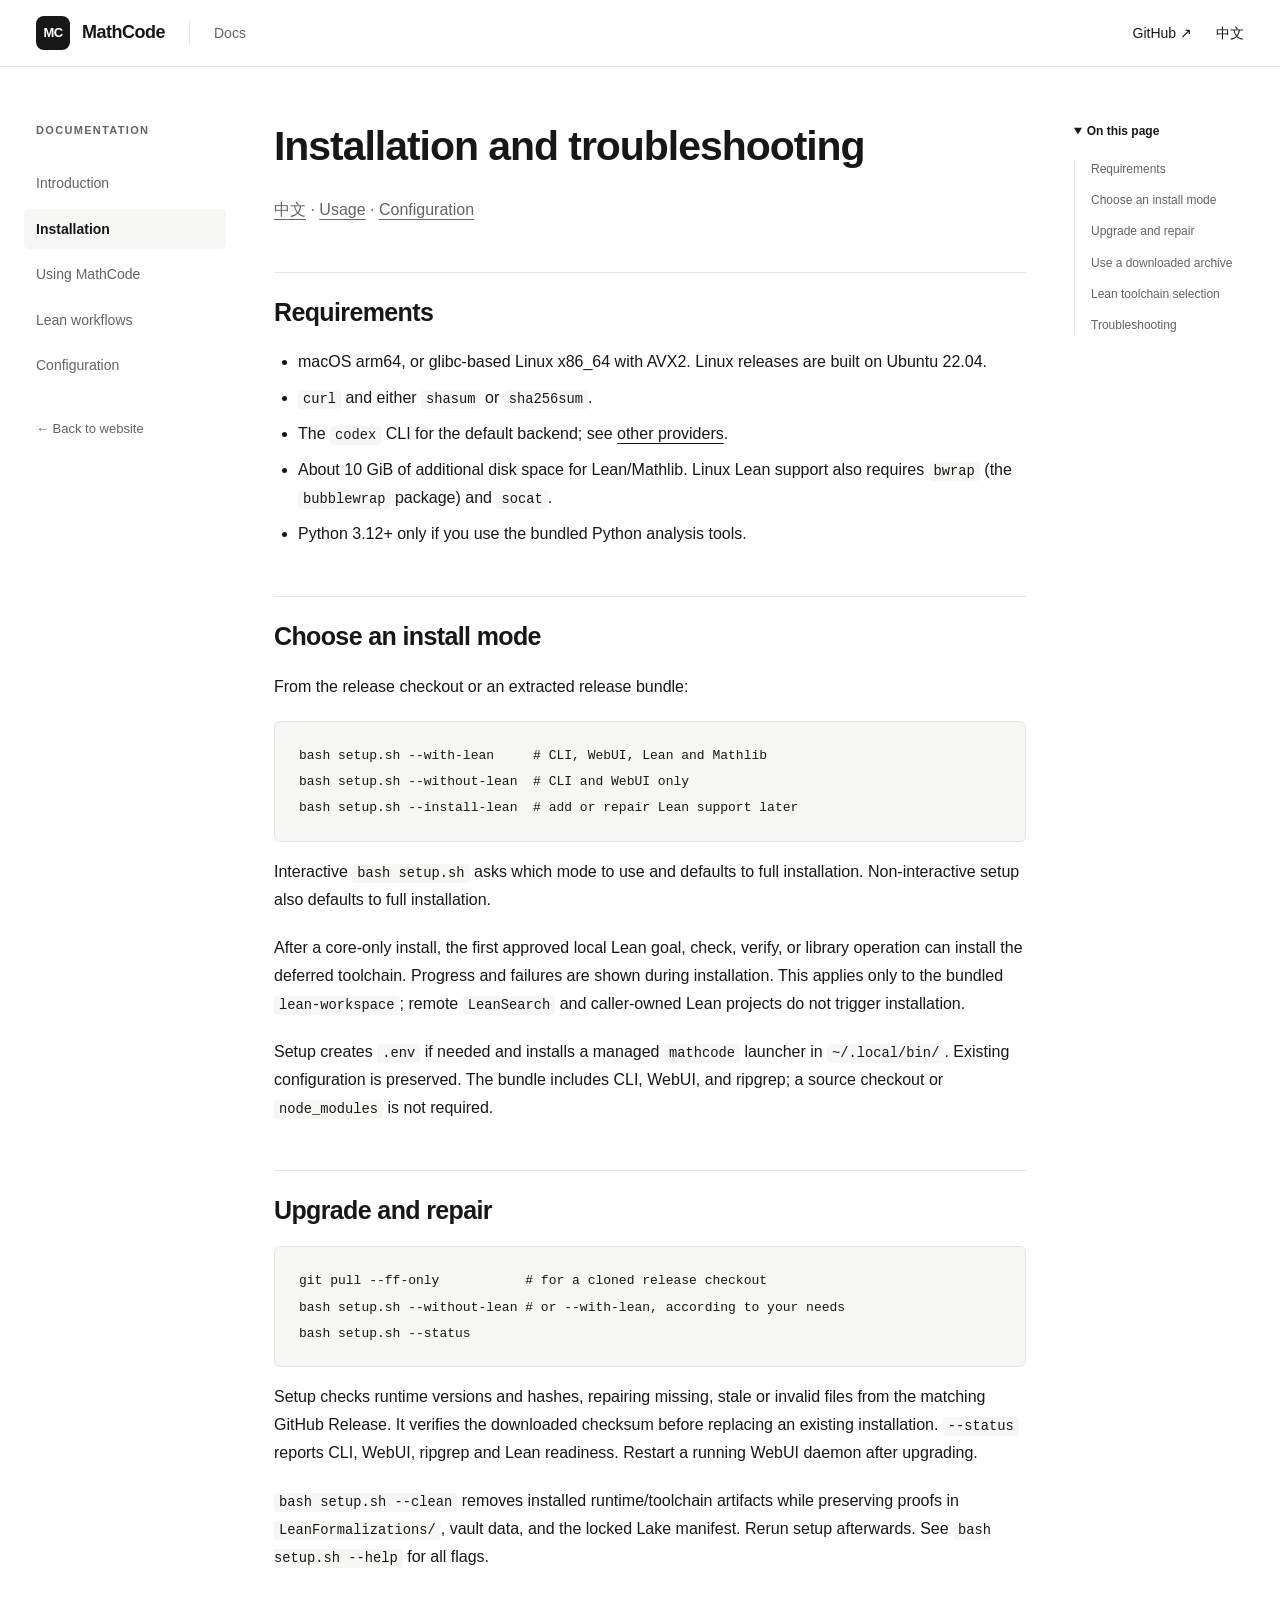
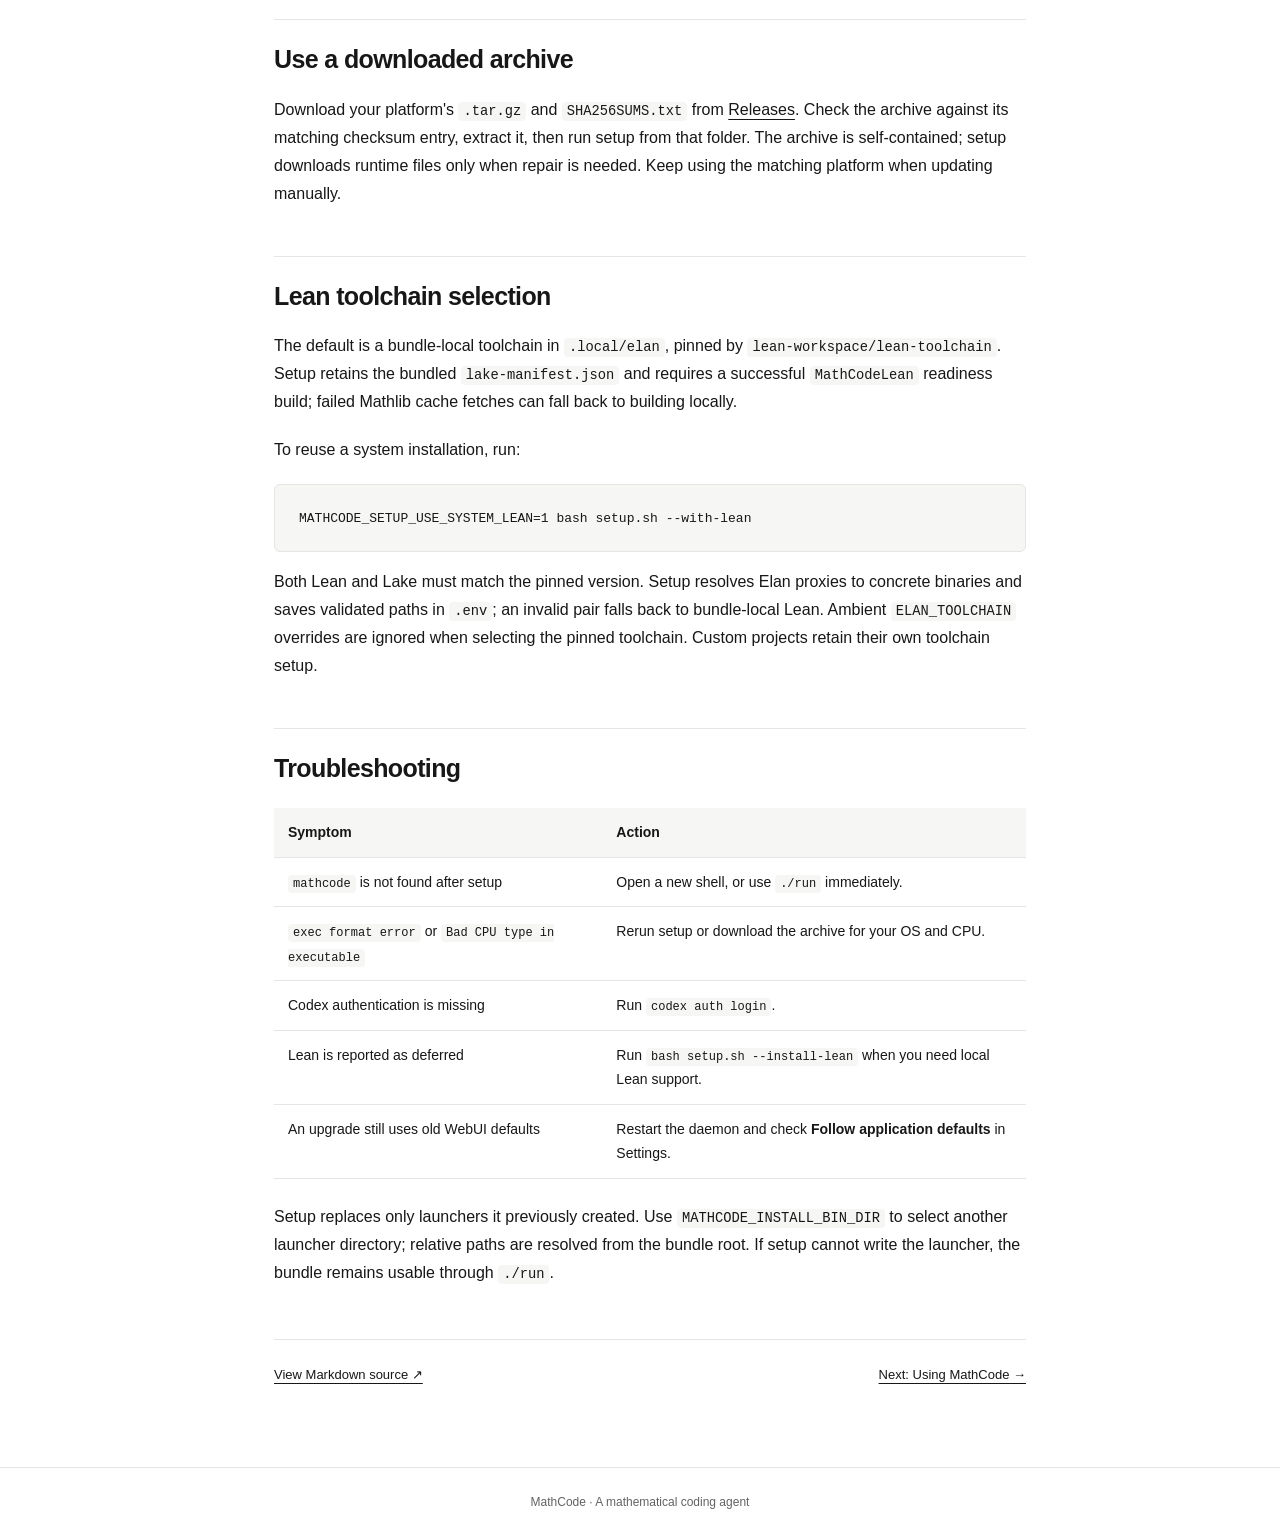
==== docs/release/installation.html @ 95669d22 "Add detailed bilingual documentation to the website" ====
<!doctype html>
<html lang="en"><head><meta charset="utf-8"><meta name="viewport" content="width=device-width, initial-scale=1">
<title>Installation — MathCode</title><meta name="description" content="Requirements, install modes, upgrades and troubleshooting.">
<link rel="canonical" href="https://math-ai-org.github.io/mathcode/docs/release/installation.html"><link rel="stylesheet" href="../site.css"></head>
<body><a class="skip" href="#content">Skip to content</a>
<header class="site-header"><a class="brand" href="../../index.html"><span class="monogram">MC</span> MathCode</a><span class="header-label">Docs</span><nav aria-label="Site navigation"><a href="https://github.com/math-ai-org/mathcode">GitHub ↗</a><a href="installation.ZH.html" lang="zh-CN" hreflang="zh-CN">中文</a></nav></header>
<div class="layout"><aside class="sidebar"><nav aria-label="Documentation navigation"><p class="eyebrow">Documentation</p><a href="../index.html">Introduction</a><a href="installation.html" aria-current="page">Installation</a><a href="usage.html">Using MathCode</a><a href="lean.html">Lean workflows</a><a href="configuration.html">Configuration</a></nav><a class="back" href="../../index.html">← Back to website</a></aside>
<main id="content" tabindex="-1"><h1 id="installation-and-troubleshooting">Installation and troubleshooting</h1>
<p><a href="installation.ZH.html">中文</a> · <a href="usage.html">Usage</a> · <a href="configuration.html">Configuration</a></p>
<h2 id="requirements">Requirements</h2>
<ul>
<li>macOS arm64, or glibc-based Linux x86_64 with AVX2. Linux releases are built on Ubuntu 22.04.</li>
<li><code>curl</code> and either <code>shasum</code> or <code>sha256sum</code>.</li>
<li>The <code>codex</code> CLI for the default backend; see <a href="configuration.html">other providers</a>.</li>
<li>About 10 GiB of additional disk space for Lean/Mathlib. Linux Lean support also requires <code>bwrap</code> (the <code>bubblewrap</code> package) and <code>socat</code>.</li>
<li>Python 3.12+ only if you use the bundled Python analysis tools.</li>
</ul>
<h2 id="choose-an-install-mode">Choose an install mode</h2>
<p>From the release checkout or an extracted release bundle:</p>
<pre tabindex="0"><code class="language-bash">bash setup.sh --with-lean     # CLI, WebUI, Lean and Mathlib
bash setup.sh --without-lean  # CLI and WebUI only
bash setup.sh --install-lean  # add or repair Lean support later
</code></pre>
<p>Interactive <code>bash setup.sh</code> asks which mode to use and defaults to full installation.
Non-interactive setup also defaults to full installation.</p>
<p>After a core-only install, the first approved local Lean goal, check, verify, or
library operation can install the deferred toolchain. Progress and failures are
shown during installation. This applies only to the bundled <code>lean-workspace</code>;
remote <code>LeanSearch</code> and caller-owned Lean projects do not trigger installation.</p>
<p>Setup creates <code>.env</code> if needed and installs a managed <code>mathcode</code> launcher in
<code>~/.local/bin/</code>. Existing configuration is preserved. The bundle includes CLI,
WebUI, and ripgrep; a source checkout or <code>node_modules</code> is not required.</p>
<h2 id="upgrade-and-repair">Upgrade and repair</h2>
<pre tabindex="0"><code class="language-bash">git pull --ff-only           # for a cloned release checkout
bash setup.sh --without-lean # or --with-lean, according to your needs
bash setup.sh --status
</code></pre>
<p>Setup checks runtime versions and hashes, repairing missing, stale or invalid
files from the matching GitHub Release. It verifies the downloaded checksum
before replacing an existing installation. <code>--status</code> reports CLI, WebUI,
ripgrep and Lean readiness. Restart a running WebUI daemon after upgrading.</p>
<p><code>bash setup.sh --clean</code> removes installed runtime/toolchain artifacts while
preserving proofs in <code>LeanFormalizations/</code>, vault data, and the locked Lake
manifest. Rerun setup afterwards. See <code>bash setup.sh --help</code> for all flags.</p>
<h2 id="use-a-downloaded-archive">Use a downloaded archive</h2>
<p>Download your platform&#39;s <code>.tar.gz</code> and <code>SHA256SUMS.txt</code> from
<a href="https://github.com/math-ai-org/mathcode/releases">Releases</a>. Check the archive
against its matching checksum entry, extract it, then run setup from that folder.
The archive is self-contained; setup downloads runtime files only when repair
is needed. Keep using the matching platform when updating manually.</p>
<h2 id="lean-toolchain-selection">Lean toolchain selection</h2>
<p>The default is a bundle-local toolchain in <code>.local/elan</code>, pinned by
<code>lean-workspace/lean-toolchain</code>. Setup retains the bundled <code>lake-manifest.json</code>
and requires a successful <code>MathCodeLean</code> readiness build; failed Mathlib cache
fetches can fall back to building locally.</p>
<p>To reuse a system installation, run:</p>
<pre tabindex="0"><code class="language-bash">MATHCODE_SETUP_USE_SYSTEM_LEAN=1 bash setup.sh --with-lean
</code></pre>
<p>Both Lean and Lake must match the pinned version. Setup resolves Elan proxies
to concrete binaries and saves validated paths in <code>.env</code>; an invalid pair falls
back to bundle-local Lean. Ambient <code>ELAN_TOOLCHAIN</code> overrides are ignored when
selecting the pinned toolchain. Custom projects retain their own toolchain setup.</p>
<h2 id="troubleshooting">Troubleshooting</h2>
<div class="table-scroll" tabindex="0"><table>
<thead>
<tr>
<th>Symptom</th>
<th>Action</th>
</tr>
</thead>
<tbody><tr>
<td><code>mathcode</code> is not found after setup</td>
<td>Open a new shell, or use <code>./run</code> immediately.</td>
</tr>
<tr>
<td><code>exec format error</code> or <code>Bad CPU type in executable</code></td>
<td>Rerun setup or download the archive for your OS and CPU.</td>
</tr>
<tr>
<td>Codex authentication is missing</td>
<td>Run <code>codex auth login</code>.</td>
</tr>
<tr>
<td>Lean is reported as deferred</td>
<td>Run <code>bash setup.sh --install-lean</code> when you need local Lean support.</td>
</tr>
<tr>
<td>An upgrade still uses old WebUI defaults</td>
<td>Restart the daemon and check <strong>Follow application defaults</strong> in Settings.</td>
</tr>
</tbody></table>
</div><p>Setup replaces only launchers it previously created. Use <code>MATHCODE_INSTALL_BIN_DIR</code>
to select another launcher directory; relative paths are resolved from the bundle
root. If setup cannot write the launcher, the bundle remains usable through <code>./run</code>.</p>
<footer class="article-footer"><a href="installation.md">View Markdown source ↗</a><a href="usage.html">Next: Using MathCode →</a></footer></main><aside class="toc"><details open><summary>On this page</summary><nav aria-label="On this page"><a href="#requirements">Requirements</a><a href="#choose-an-install-mode">Choose an install mode</a><a href="#upgrade-and-repair">Upgrade and repair</a><a href="#use-a-downloaded-archive">Use a downloaded archive</a><a href="#lean-toolchain-selection">Lean toolchain selection</a><a href="#troubleshooting">Troubleshooting</a></nav></details></aside></div>
<footer class="site-footer">MathCode · A mathematical coding agent</footer></body></html>
---- docs/site.css ----
:root { color-scheme: light; --ink: #171717; --muted: #636363; --line: #e5e5e3; --soft: #f6f6f4; }
* { box-sizing: border-box; }
html { scroll-padding-top: 100px; }
body { margin: 0; color: var(--ink); background: #fff; font: 16px/1.75 -apple-system, BlinkMacSystemFont, "Segoe UI", sans-serif; }
a { color: inherit; text-underline-offset: 4px; }
a:hover { color: #555; }
a:focus-visible, summary:focus-visible, pre:focus-visible, .table-scroll:focus-visible { outline: 2px solid #315eaa; outline-offset: 4px; }
.skip { position: fixed; top: -80px; left: 16px; z-index: 10; padding: 12px 20px; background: #fff; }
.skip:focus { top: 8px; }
.site-header { position: sticky; top: 0; z-index: 5; display: flex; align-items: center; gap: 24px; padding: 16px 36px; border-bottom: 1px solid var(--line); background: #fff; }
.brand { display: flex; align-items: center; gap: 12px; font-size: 18px; font-weight: 650; letter-spacing: -.5px; text-decoration: none; }
.monogram { display: grid; place-items: center; width: 34px; height: 34px; background: var(--ink); color: #fff; border-radius: 8px; font-size: 13px; letter-spacing: -.5px; }
.header-label { color: var(--muted); padding-left: 24px; border-left: 1px solid var(--line); font-size: 14px; }
.site-header nav { display: flex; gap: 24px; margin-left: auto; font-size: 14px; }
.site-header nav a { text-decoration: none; }
.layout { display: grid; grid-template-columns: 190px minmax(0, 760px) 170px; gap: 48px; max-width: 1320px; padding: 54px 36px 80px; margin: auto; }
.layout.overview { grid-template-columns: 190px minmax(0, 930px); }
.sidebar, .toc { position: sticky; top: 110px; align-self: start; font-size: 14px; }
.sidebar nav { display: grid; gap: 5px; }
.sidebar nav > a { display: block; padding: 8px 12px; margin-left: -12px; text-decoration: none; color: var(--muted); border-radius: 5px; }
.sidebar nav > a:hover { background: var(--soft); color: var(--ink); }
.sidebar a[aria-current] { color: var(--ink); background: var(--soft); font-weight: 600; }
.eyebrow { margin: 0 0 18px; color: var(--muted); font-size: 11px; letter-spacing: .12em; font-weight: 600; text-transform: uppercase; }
.back { display: block; margin-top: 32px; font-size: 13px; color: var(--muted); text-decoration: none; }
h1, h2, h3 { line-height: 1.25; letter-spacing: -.025em; }
h1 { font-size: clamp(30px, 3.2vw, 44px); font-weight: 650; margin: 0 0 24px; }
h2 { margin: 48px 0 20px; font-size: 25px; font-weight: 600; padding-top: 24px; border-top: 1px solid var(--line); }
h3 { font-size: 20px; margin-top: 32px; }
p { margin: 0 0 20px; }
ul, ol { padding-left: 24px; }
li { margin: 8px 0; }
main { min-width: 0; overflow-wrap: anywhere; }
main > p:first-of-type:not(.eyebrow) { color: var(--muted); }
.lead { font-size: 20px; line-height: 1.6; color: var(--muted); max-width: 690px; }
code { padding: 2px 5px; border-radius: 4px; background: var(--soft); font: .86em/1.6 ui-monospace, SFMono-Regular, Consolas, monospace; }
pre { max-width: 100%; padding: 20px 24px; overflow-x: auto; border: 1px solid var(--line); border-radius: 6px; background: var(--soft); line-height: 1.65; }
pre code { padding: 0; background: none; font-size: 13px; overflow-wrap: normal; }
.table-scroll { overflow-x: auto; margin: 24px 0; }
table { width: 100%; border-collapse: collapse; font-size: 14px; }
th, td { padding: 12px 14px; border-bottom: 1px solid var(--line); text-align: left; vertical-align: top; }
th { background: var(--soft); font-weight: 600; }
.toc summary { color: var(--ink); font-weight: 600; font-size: 12px; cursor: pointer; }
.toc nav { display: grid; gap: 12px; border-left: 1px solid var(--line); margin-top: 18px; padding-left: 16px; }
.toc a { color: var(--muted); font-size: 12px; text-decoration: none; line-height: 1.6; }
.toc a:hover { color: var(--ink); }
.start { padding: 28px; background: var(--soft); border-radius: 6px; margin: 36px 0; }
.start strong { font-size: 19px; }
.start p { margin: 6px 0 14px; color: var(--muted); }
.start a { font-size: 14px; font-weight: 600; }
.guide-grid { display: grid; grid-template-columns: 1fr 1fr; column-gap: 40px; }
.guide-card { padding: 28px 0; border-top: 1px solid var(--line); text-decoration: none; }
.guide-card h2 { padding: 0; margin: 10px 0; border: 0; font-size: 22px; }
.guide-card h2 span { float: right; font-size: 18px; }
.guide-card p { color: var(--muted); margin: 0; font-size: 15px; }
.guide-card:hover h2 { text-decoration: underline; text-underline-offset: 5px; }
.help { margin-top: 32px; color: var(--muted); font-size: 14px; }
.article-footer { display: flex; flex-wrap: wrap; justify-content: space-between; gap: 20px; margin-top: 52px; padding-top: 24px; border-top: 1px solid var(--line); font-size: 13px; }
.site-footer { border-top: 1px solid var(--line); text-align: center; padding: 24px; color: var(--muted); font-size: 12px; }
@media (max-width: 1100px) { .layout { grid-template-columns: 170px minmax(0, 1fr); gap: 32px; } .layout.overview { grid-template-columns: 170px minmax(0, 1fr); } .toc { grid-column: 2; grid-row: 1; position: static; } .layout:not(.overview) main { grid-column: 2; grid-row: 2; } .sidebar { grid-row: 1 / span 2; } .toc nav { display: flex; flex-wrap: wrap; gap: 8px 20px; } }
@media (max-width: 700px) { .site-header { gap: 14px; padding: 14px 20px; } .header-label { display: none; } .site-header nav { gap: 16px; font-size: 13px; } .layout, .layout.overview { display: flex; flex-direction: column; padding: 28px 20px 48px; gap: 28px; } .sidebar { position: static; width: 100%; } .sidebar nav { display: flex; flex-wrap: wrap; gap: 4px 8px; } .sidebar nav .eyebrow { width: 100%; margin-bottom: 8px; } .sidebar nav > a { margin: 0; padding: 6px 10px; font-size: 12px; } .back { display: none; } .toc { order: 0; width: 100%; } main { order: 1; width: 100%; } .guide-grid { grid-template-columns: 1fr; } .lead { font-size: 17px; } .start { padding: 22px; } h2 { font-size: 23px; } pre { padding: 16px; } }
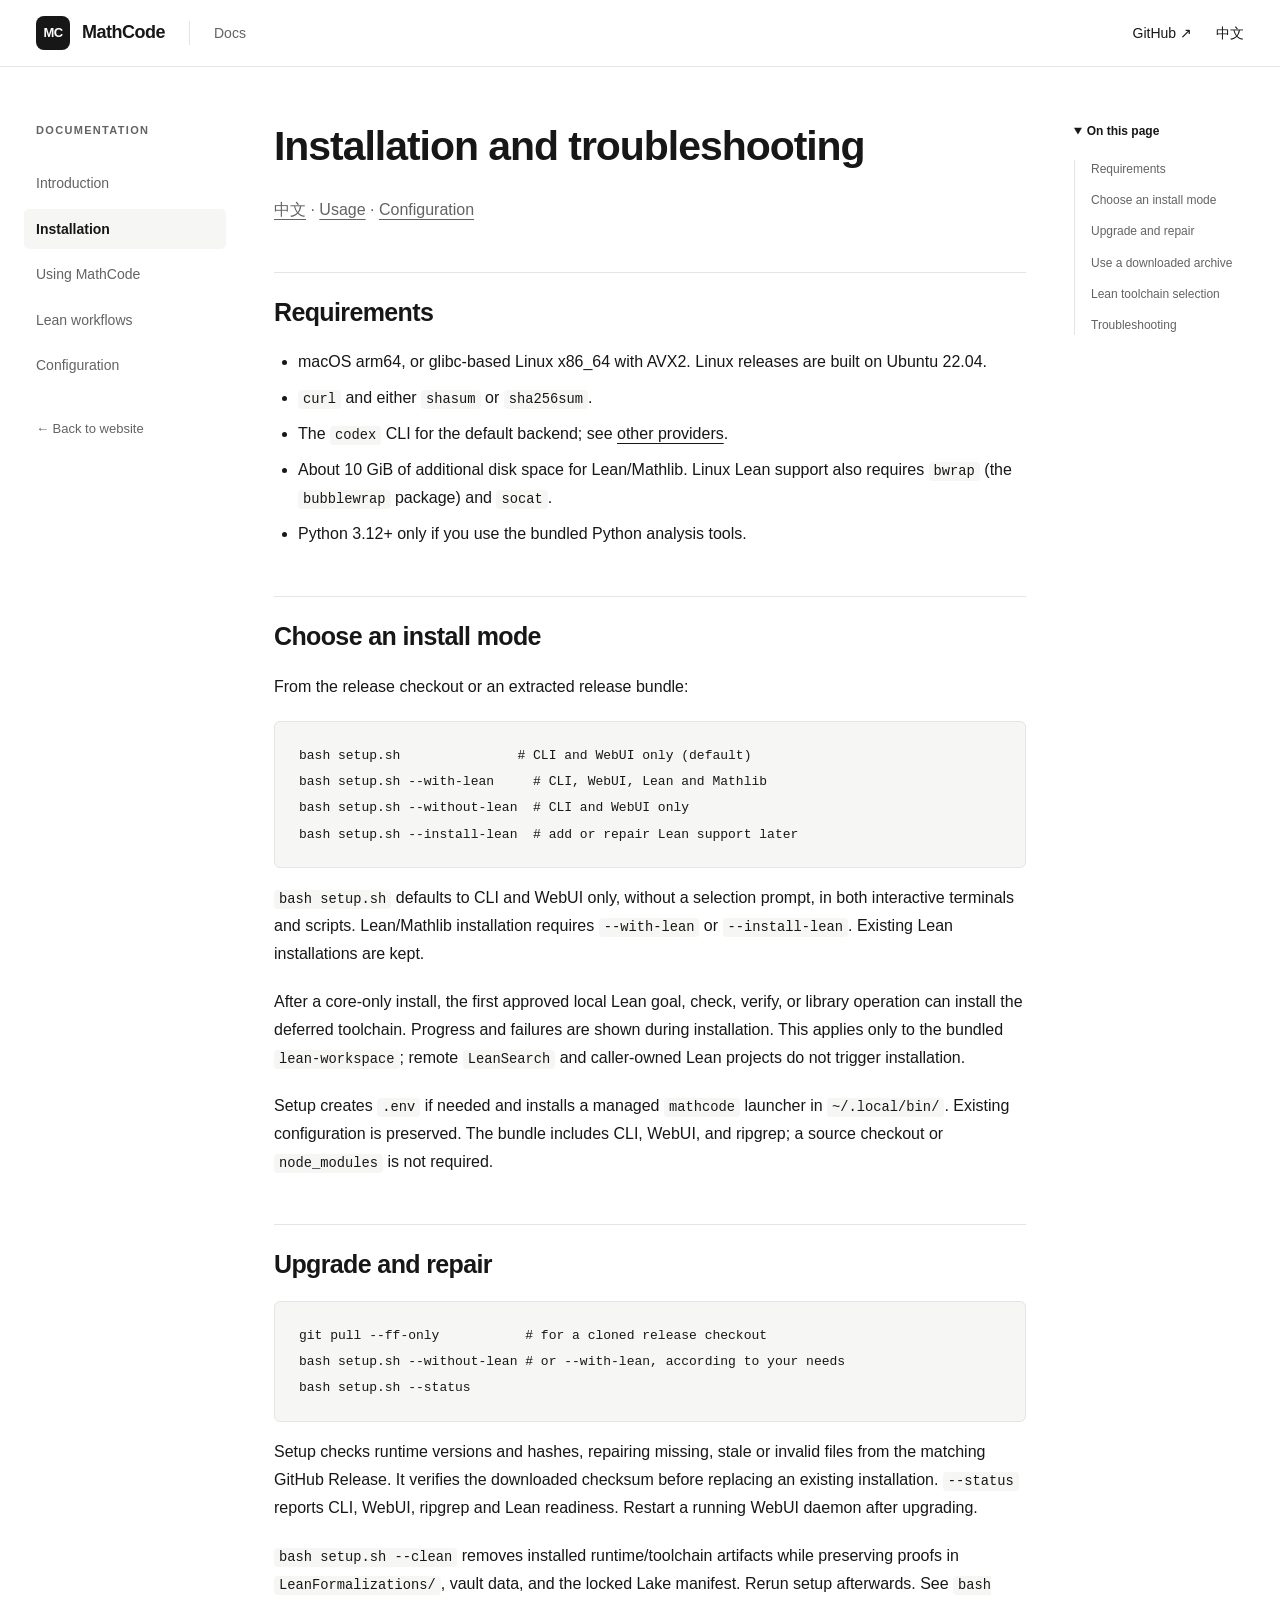
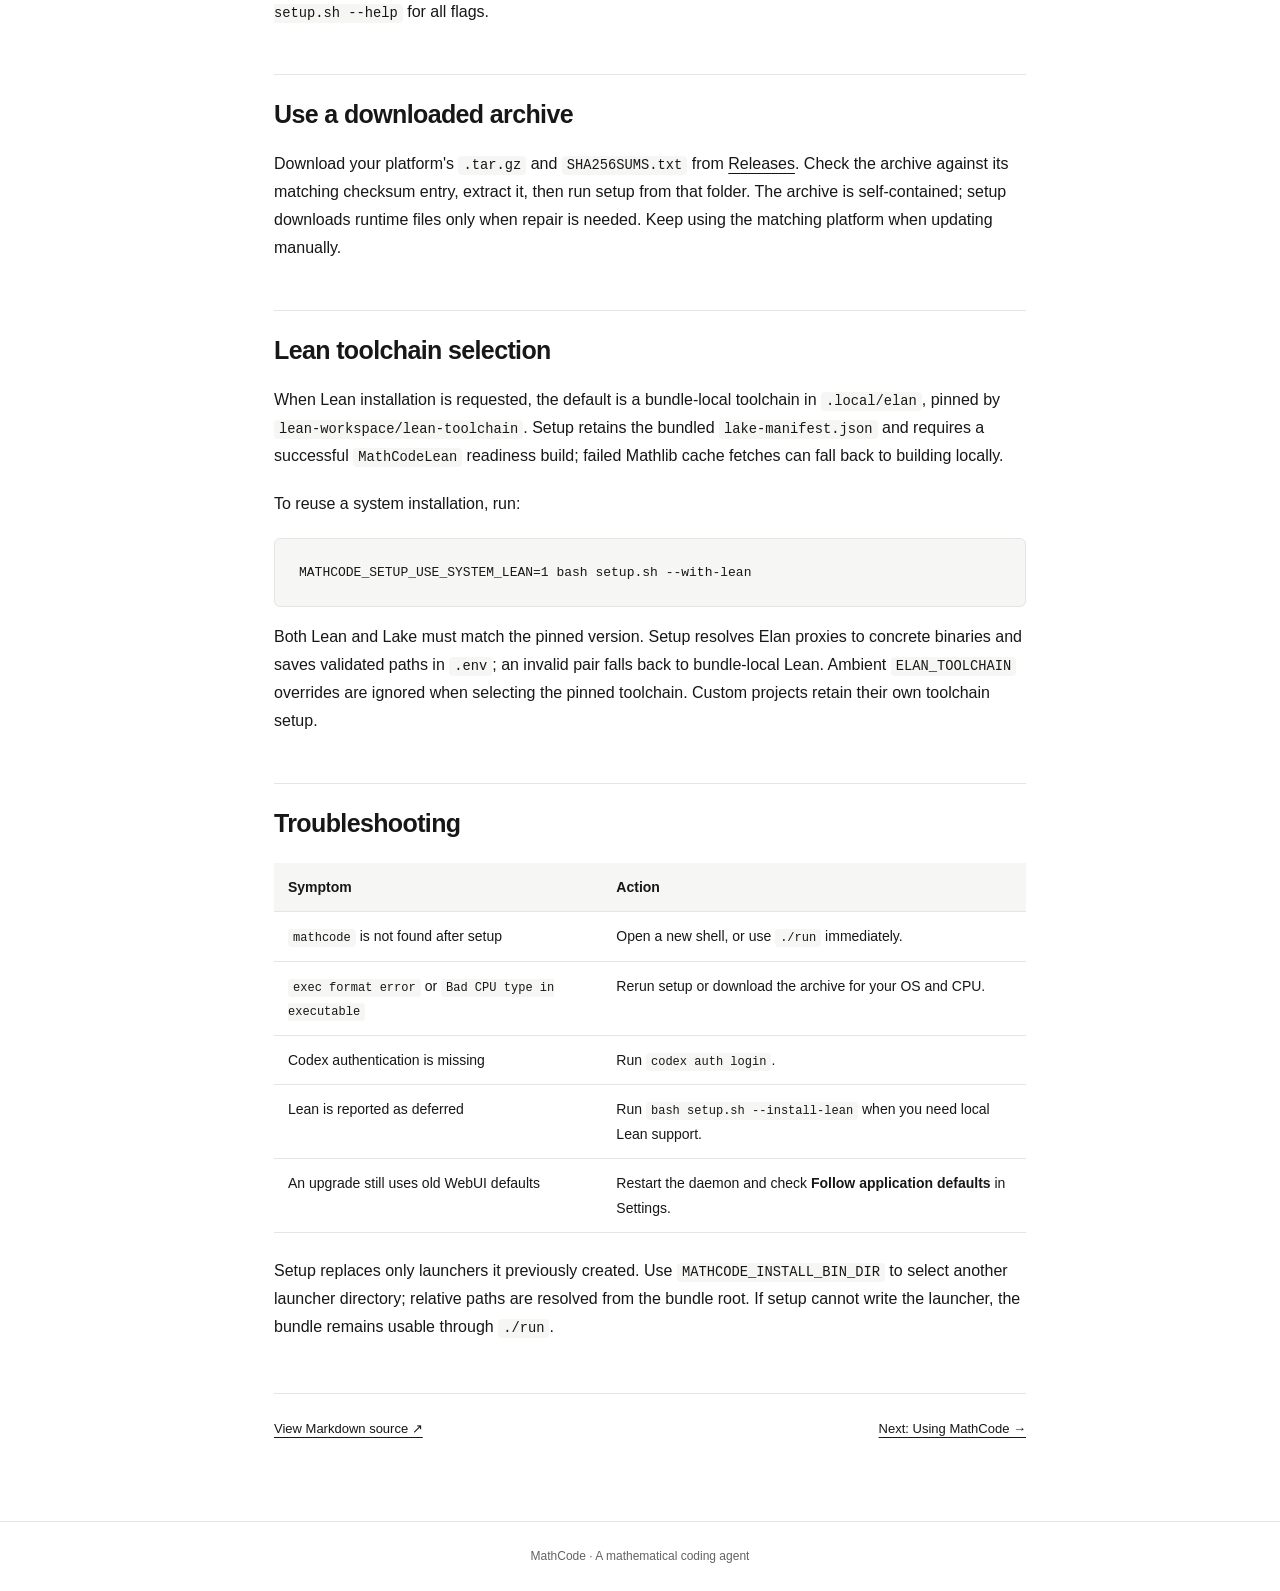
==== commit 043bb358: "Skip Lean installation by default in release setup" ====
--- a/docs/release/installation.html
+++ b/docs/release/installation.html
@@ -17,12 +17,14 @@
 </ul>
 <h2 id="choose-an-install-mode">Choose an install mode</h2>
 <p>From the release checkout or an extracted release bundle:</p>
-<pre tabindex="0"><code class="language-bash">bash setup.sh --with-lean     # CLI, WebUI, Lean and Mathlib
+<pre tabindex="0"><code class="language-bash">bash setup.sh               # CLI and WebUI only (default)
+bash setup.sh --with-lean     # CLI, WebUI, Lean and Mathlib
 bash setup.sh --without-lean  # CLI and WebUI only
 bash setup.sh --install-lean  # add or repair Lean support later
 </code></pre>
-<p>Interactive <code>bash setup.sh</code> asks which mode to use and defaults to full installation.
-Non-interactive setup also defaults to full installation.</p>
+<p><code>bash setup.sh</code> defaults to CLI and WebUI only, without a selection prompt, in
+both interactive terminals and scripts. Lean/Mathlib installation requires
+<code>--with-lean</code> or <code>--install-lean</code>. Existing Lean installations are kept.</p>
 <p>After a core-only install, the first approved local Lean goal, check, verify, or
 library operation can install the deferred toolchain. Progress and failures are
 shown during installation. This applies only to the bundled <code>lean-workspace</code>;
@@ -49,7 +51,8 @@
 The archive is self-contained; setup downloads runtime files only when repair
 is needed. Keep using the matching platform when updating manually.</p>
 <h2 id="lean-toolchain-selection">Lean toolchain selection</h2>
-<p>The default is a bundle-local toolchain in <code>.local/elan</code>, pinned by
+<p>When Lean installation is requested, the default is a bundle-local toolchain
+in <code>.local/elan</code>, pinned by
 <code>lean-workspace/lean-toolchain</code>. Setup retains the bundled <code>lake-manifest.json</code>
 and requires a successful <code>MathCodeLean</code> readiness build; failed Mathlib cache
 fetches can fall back to building locally.</p>
